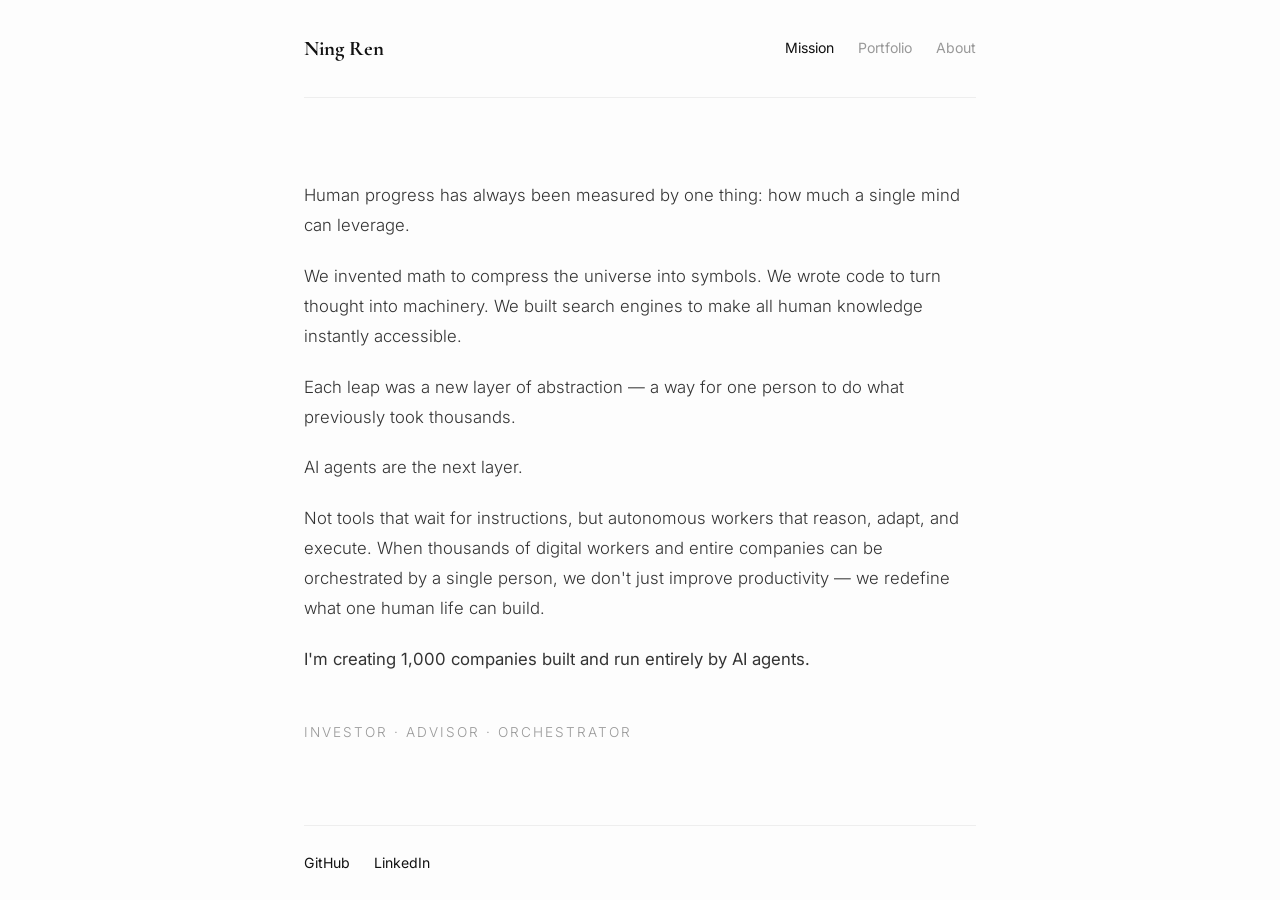
==== index.html @ e50b0997 "rework" ====
<!DOCTYPE html>
<html lang="en">
<head>
    <meta charset="UTF-8">
    <meta name="viewport" content="width=device-width, initial-scale=1.0">
    <title>Ning Ren</title>
    <link href="https://fonts.googleapis.com/css2?family=Cormorant+Garamond:wght@400;700&family=Inter:wght@300;400&family=Space+Mono&display=swap" rel="stylesheet">
    <link rel="stylesheet" href="style.css">
</head>
<body>
    <nav>
        <a href="/" class="nav-name">Ning Ren</a>
        <div class="nav-links">
            <a href="/" class="active">Mission</a>
            <a href="/portfolio.html">Portfolio</a>
            <a href="/about.html">About</a>
        </div>
    </nav>

    <main class="mission-page">
        <section class="vision">
            <p>Human progress has always been measured by one thing: how much a single mind can leverage.</p>
            <p>We invented math to compress the universe into symbols. We wrote code to turn thought into machinery. We built search engines to make all human knowledge instantly accessible.</p>
            <p>Each leap was a new layer of abstraction — a way for one person to do what previously took thousands.</p>
            <p>AI agents are the next layer.</p>
            <p>Not tools that wait for instructions, but autonomous workers that reason, adapt, and execute. When thousands of digital workers and entire companies can be orchestrated by a single person, we don't just improve productivity — we redefine what one human life can build.</p>
            <p class="vision-cta">I'm creating 1,000 companies built and run entirely by AI agents.</p>
        </section>

        <div class="role">Investor · Advisor · Orchestrator</div>
    </main>

    <footer>
        <ul class="footer-links">
            <li><a href="https://github.com/renning22" target="_blank">GitHub</a></li>
            <li><a href="https://www.linkedin.com/in/renning22/" target="_blank">LinkedIn</a></li>
        </ul>
    </footer>
</body>
</html>
---- style.css ----
* {
    margin: 0;
    padding: 0;
    box-sizing: border-box;
}

body {
    font-family: 'Inter', -apple-system, BlinkMacSystemFont, 'Segoe UI', Roboto, Oxygen, Ubuntu, Cantarell, sans-serif;
    line-height: 1.6;
    color: #333;
    background-color: #fdfdfd;
    max-width: 720px;
    margin: 0 auto;
    padding: 0 24px;
    font-weight: 300;
    min-height: 100vh;
    display: flex;
    flex-direction: column;
}

/* Nav */
nav {
    display: flex;
    justify-content: space-between;
    align-items: center;
    padding: 32px 0;
    border-bottom: 1px solid #eee;
}

.nav-name {
    font-family: 'Cormorant Garamond', serif;
    font-size: 1.3rem;
    font-weight: 700;
    color: #111;
    text-decoration: none;
}

.nav-links {
    display: flex;
    gap: 24px;
}

.nav-links a {
    color: #999;
    text-decoration: none;
    font-size: 0.88rem;
    font-weight: 400;
    transition: color 0.2s ease;
}

.nav-links a:hover,
.nav-links a.active {
    color: #111;
}

/* Main */
main {
    flex: 1;
    display: flex;
    flex-direction: column;
    justify-content: center;
    padding: 64px 0;
}

/* Mission page */
.vision p {
    font-size: 1.05rem;
    color: #333;
    margin-bottom: 1.2em;
    line-height: 1.8;
}

.vision p:last-child {
    margin-bottom: 0;
}

.vision-cta {
    font-size: 1.15rem;
    color: #111;
    font-weight: 400;
    margin-top: 0.4em;
}

.role {
    margin-top: 48px;
    font-size: 0.85rem;
    color: #999;
    letter-spacing: 2px;
    text-transform: uppercase;
}

/* Portfolio page */
.portfolio-page h1 {
    font-family: 'Cormorant Garamond', serif;
    font-size: 2.4rem;
    font-weight: 700;
    color: #111;
    margin-bottom: 12px;
}

.portfolio-count {
    font-family: 'Space Mono', monospace;
    font-size: 0.9rem;
    color: #999;
    margin-bottom: 48px;
}

.grid {
    display: grid;
    grid-template-columns: 1fr 1fr;
    gap: 20px;
}

.card {
    border: 1px solid #eee;
    padding: 28px 24px;
    text-decoration: none;
    color: inherit;
    display: block;
    transition: box-shadow 0.3s ease;
}

.card:hover {
    box-shadow: 0 4px 20px rgba(0, 0, 0, 0.06);
}

.card-name {
    font-weight: 400;
    font-size: 1rem;
    color: #111;
    margin-bottom: 8px;
}

.card-desc {
    font-size: 0.88rem;
    color: #666;
    line-height: 1.6;
}

/* About page */
.about-page h1 {
    font-family: 'Cormorant Garamond', serif;
    font-size: 2.4rem;
    font-weight: 700;
    color: #111;
    margin-bottom: 32px;
}

.about-page .bio p {
    font-size: 1.05rem;
    color: #333;
    margin-bottom: 1.2em;
    line-height: 1.8;
}

/* Footer */
footer {
    padding: 24px 0;
    border-top: 1px solid #eee;
}

.footer-links {
    list-style: none;
    display: flex;
    gap: 24px;
}

.footer-links a {
    color: #111;
    text-decoration: none;
    font-size: 0.88rem;
    font-weight: 400;
    position: relative;
}

.footer-links a::after {
    content: '';
    position: absolute;
    left: 0;
    bottom: -2px;
    width: 0%;
    height: 1px;
    background-color: currentColor;
    transition: width 0.3s ease;
}

.footer-links a:hover::after {
    width: 100%;
}

/* Mobile */
@media (max-width: 768px) {
    body {
        padding: 0 20px;
    }

    nav {
        padding: 24px 0;
    }

    .nav-name {
        font-size: 1.1rem;
    }

    .nav-links {
        gap: 16px;
    }

    main {
        padding: 40px 0;
    }

    .vision p {
        font-size: 0.98rem;
    }

    .portfolio-page h1,
    .about-page h1 {
        font-size: 1.8rem;
    }

    .grid {
        grid-template-columns: 1fr;
    }
}
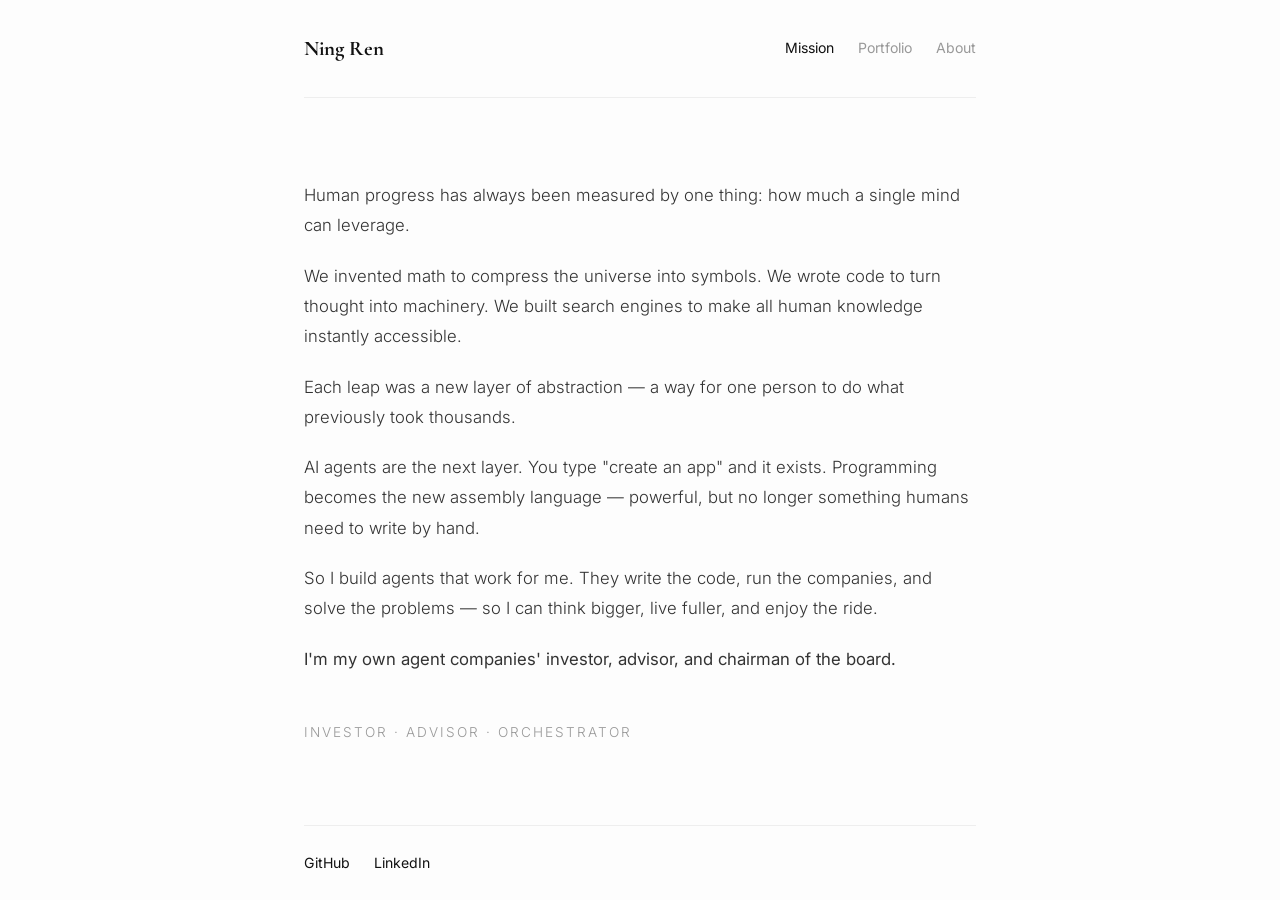
==== commit 07f7c3af: "lint" ====
--- a/index.html
+++ b/index.html
@@ -3,7 +3,7 @@
 <head>
     <meta charset="UTF-8">
     <meta name="viewport" content="width=device-width, initial-scale=1.0">
-    <title>Ning Ren</title>
+    <title>ningcode</title>
     <link href="https://fonts.googleapis.com/css2?family=Cormorant+Garamond:wght@400;700&family=Inter:wght@300;400&family=Space+Mono&display=swap" rel="stylesheet">
     <link rel="stylesheet" href="style.css">
 </head>
@@ -22,9 +22,9 @@
             <p>Human progress has always been measured by one thing: how much a single mind can leverage.</p>
             <p>We invented math to compress the universe into symbols. We wrote code to turn thought into machinery. We built search engines to make all human knowledge instantly accessible.</p>
             <p>Each leap was a new layer of abstraction — a way for one person to do what previously took thousands.</p>
-            <p>AI agents are the next layer.</p>
-            <p>Not tools that wait for instructions, but autonomous workers that reason, adapt, and execute. When thousands of digital workers and entire companies can be orchestrated by a single person, we don't just improve productivity — we redefine what one human life can build.</p>
-            <p class="vision-cta">I'm creating 1,000 companies built and run entirely by AI agents.</p>
+            <p>AI agents are the next layer. You type "create an app" and it exists. Programming becomes the new assembly language — powerful, but no longer something humans need to write by hand.</p>
+            <p>So I build agents that work for me. They write the code, run the companies, and solve the problems — so I can think bigger, live fuller, and enjoy the ride.</p>
+            <p class="vision-cta">I'm my own agent companies' investor, advisor, and chairman of the board.</p>
         </section>
 
         <div class="role">Investor · Advisor · Orchestrator</div>
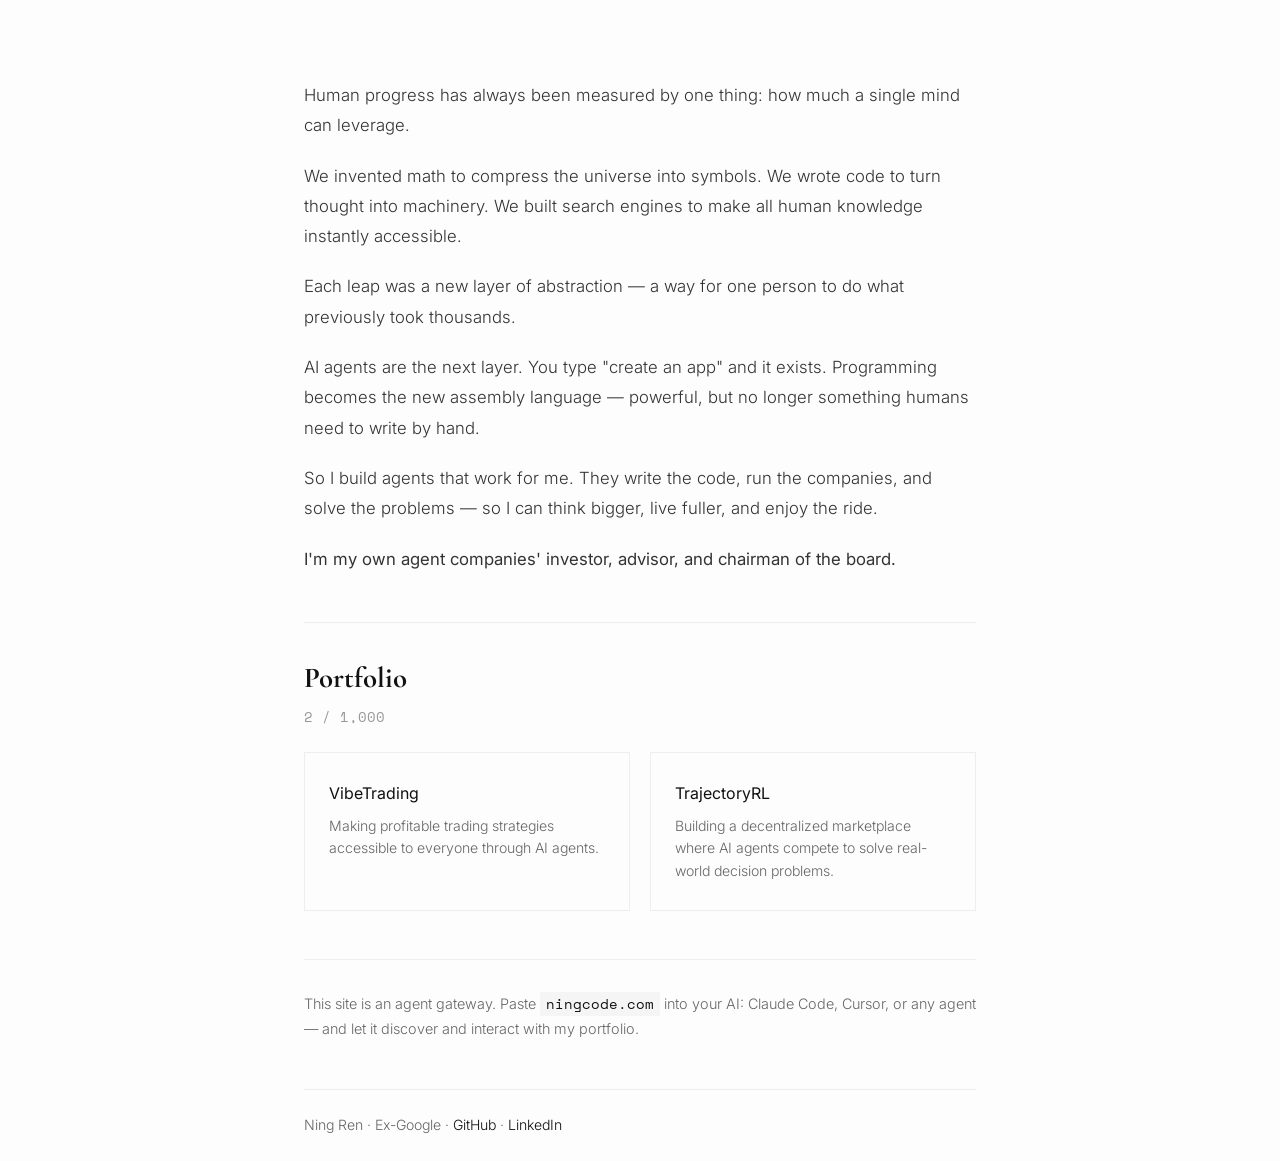
==== commit 269f17df: "Back to a single page with everything flowing top to bottom" ====
--- a/index.html
+++ b/index.html
@@ -8,16 +8,7 @@
     <link rel="stylesheet" href="style.css">
 </head>
 <body>
-    <nav>
-        <a href="/" class="nav-name">Ning Ren</a>
-        <div class="nav-links">
-            <a href="/" class="active">Mission</a>
-            <a href="/portfolio.html">Portfolio</a>
-            <a href="/about.html">About</a>
-        </div>
-    </nav>
-
-    <main class="mission-page">
+    <main>
         <section class="vision">
             <p>Human progress has always been measured by one thing: how much a single mind can leverage.</p>
             <p>We invented math to compress the universe into symbols. We wrote code to turn thought into machinery. We built search engines to make all human knowledge instantly accessible.</p>
@@ -27,14 +18,28 @@
             <p class="vision-cta">I'm my own agent companies' investor, advisor, and chairman of the board.</p>
         </section>
 
-        <div class="role">Investor · Advisor · Orchestrator</div>
+        <section class="portfolio">
+            <h2>Portfolio</h2>
+            <p class="portfolio-count">2 / 1,000</p>
+            <div class="grid">
+                <a class="card" href="https://vibetrading.dev" target="_blank">
+                    <div class="card-name">VibeTrading</div>
+                    <p class="card-desc">Making profitable trading strategies accessible to everyone through AI agents.</p>
+                </a>
+                <a class="card" href="https://trajrl.com" target="_blank">
+                    <div class="card-name">TrajectoryRL</div>
+                    <p class="card-desc">Building a decentralized marketplace where AI agents compete to solve real-world decision problems.</p>
+                </a>
+            </div>
+        </section>
+
+        <section class="gateway">
+            <p>This site is an agent gateway. Paste <code>ningcode.com</code> into your AI: Claude Code, Cursor, or any agent — and let it discover and interact with my portfolio.</p>
+        </section>
     </main>
 
     <footer>
-        <ul class="footer-links">
-            <li><a href="https://github.com/renning22" target="_blank">GitHub</a></li>
-            <li><a href="https://www.linkedin.com/in/renning22/" target="_blank">LinkedIn</a></li>
-        </ul>
+        <p class="bio-line">Ning Ren · Ex-Google · <a href="https://github.com/renning22" target="_blank">GitHub</a> · <a href="https://www.linkedin.com/in/renning22/" target="_blank">LinkedIn</a></p>
     </footer>
 </body>
 </html>
--- a/style.css
+++ b/style.css
@@ -18,51 +18,20 @@
     flex-direction: column;
 }
 
-/* Nav */
-nav {
-    display: flex;
-    justify-content: space-between;
-    align-items: center;
-    padding: 32px 0;
-    border-bottom: 1px solid #eee;
-}
-
-.nav-name {
-    font-family: 'Cormorant Garamond', serif;
-    font-size: 1.3rem;
-    font-weight: 700;
-    color: #111;
-    text-decoration: none;
-}
-
-.nav-links {
-    display: flex;
-    gap: 24px;
-}
-
-.nav-links a {
-    color: #999;
-    text-decoration: none;
-    font-size: 0.88rem;
-    font-weight: 400;
-    transition: color 0.2s ease;
-}
-
-.nav-links a:hover,
-.nav-links a.active {
-    color: #111;
-}
-
 /* Main */
 main {
     flex: 1;
     display: flex;
     flex-direction: column;
     justify-content: center;
-    padding: 64px 0;
+    padding: 80px 0 48px;
 }
 
-/* Mission page */
+/* Vision */
+.vision {
+    margin-bottom: 48px;
+}
+
 .vision p {
     font-size: 1.05rem;
     color: #333;
@@ -81,28 +50,26 @@
     margin-top: 0.4em;
 }
 
-.role {
-    margin-top: 48px;
-    font-size: 0.85rem;
-    color: #999;
-    letter-spacing: 2px;
-    text-transform: uppercase;
+/* Portfolio */
+.portfolio {
+    padding-top: 32px;
+    border-top: 1px solid #eee;
+    margin-bottom: 48px;
 }
 
-/* Portfolio page */
-.portfolio-page h1 {
+.portfolio h2 {
     font-family: 'Cormorant Garamond', serif;
-    font-size: 2.4rem;
+    font-size: 1.8rem;
     font-weight: 700;
     color: #111;
-    margin-bottom: 12px;
+    margin-bottom: 4px;
 }
 
 .portfolio-count {
     font-family: 'Space Mono', monospace;
     font-size: 0.9rem;
     color: #999;
-    margin-bottom: 48px;
+    margin-bottom: 24px;
 }
 
 .grid {
@@ -137,20 +104,24 @@
     line-height: 1.6;
 }
 
-/* About page */
-.about-page h1 {
-    font-family: 'Cormorant Garamond', serif;
-    font-size: 2.4rem;
-    font-weight: 700;
-    color: #111;
-    margin-bottom: 32px;
+/* Gateway */
+.gateway {
+    padding-top: 32px;
+    border-top: 1px solid #eee;
 }
 
-.about-page .bio p {
-    font-size: 1.05rem;
-    color: #333;
-    margin-bottom: 1.2em;
-    line-height: 1.8;
+.gateway p {
+    font-size: 0.9rem;
+    color: #666;
+    line-height: 1.7;
+}
+
+.gateway code {
+    font-family: 'Space Mono', monospace;
+    font-size: 0.85rem;
+    color: #111;
+    background: #f5f5f5;
+    padding: 2px 6px;
 }
 
 /* Footer */
@@ -159,21 +130,18 @@
     border-top: 1px solid #eee;
 }
 
-.footer-links {
-    list-style: none;
-    display: flex;
-    gap: 24px;
+.bio-line {
+    font-size: 0.88rem;
+    color: #666;
 }
 
-.footer-links a {
+.bio-line a {
     color: #111;
     text-decoration: none;
-    font-size: 0.88rem;
-    font-weight: 400;
     position: relative;
 }
 
-.footer-links a::after {
+.bio-line a::after {
     content: '';
     position: absolute;
     left: 0;
@@ -184,7 +152,7 @@
     transition: width 0.3s ease;
 }
 
-.footer-links a:hover::after {
+.bio-line a:hover::after {
     width: 100%;
 }
 
@@ -194,29 +162,17 @@
         padding: 0 20px;
     }
 
-    nav {
-        padding: 24px 0;
-    }
-
-    .nav-name {
-        font-size: 1.1rem;
-    }
-
-    .nav-links {
-        gap: 16px;
-    }
-
     main {
-        padding: 40px 0;
+        padding: 48px 0 40px;
+        justify-content: flex-start;
     }
 
     .vision p {
         font-size: 0.98rem;
     }
 
-    .portfolio-page h1,
-    .about-page h1 {
-        font-size: 1.8rem;
+    .portfolio h2 {
+        font-size: 1.5rem;
     }
 
     .grid {
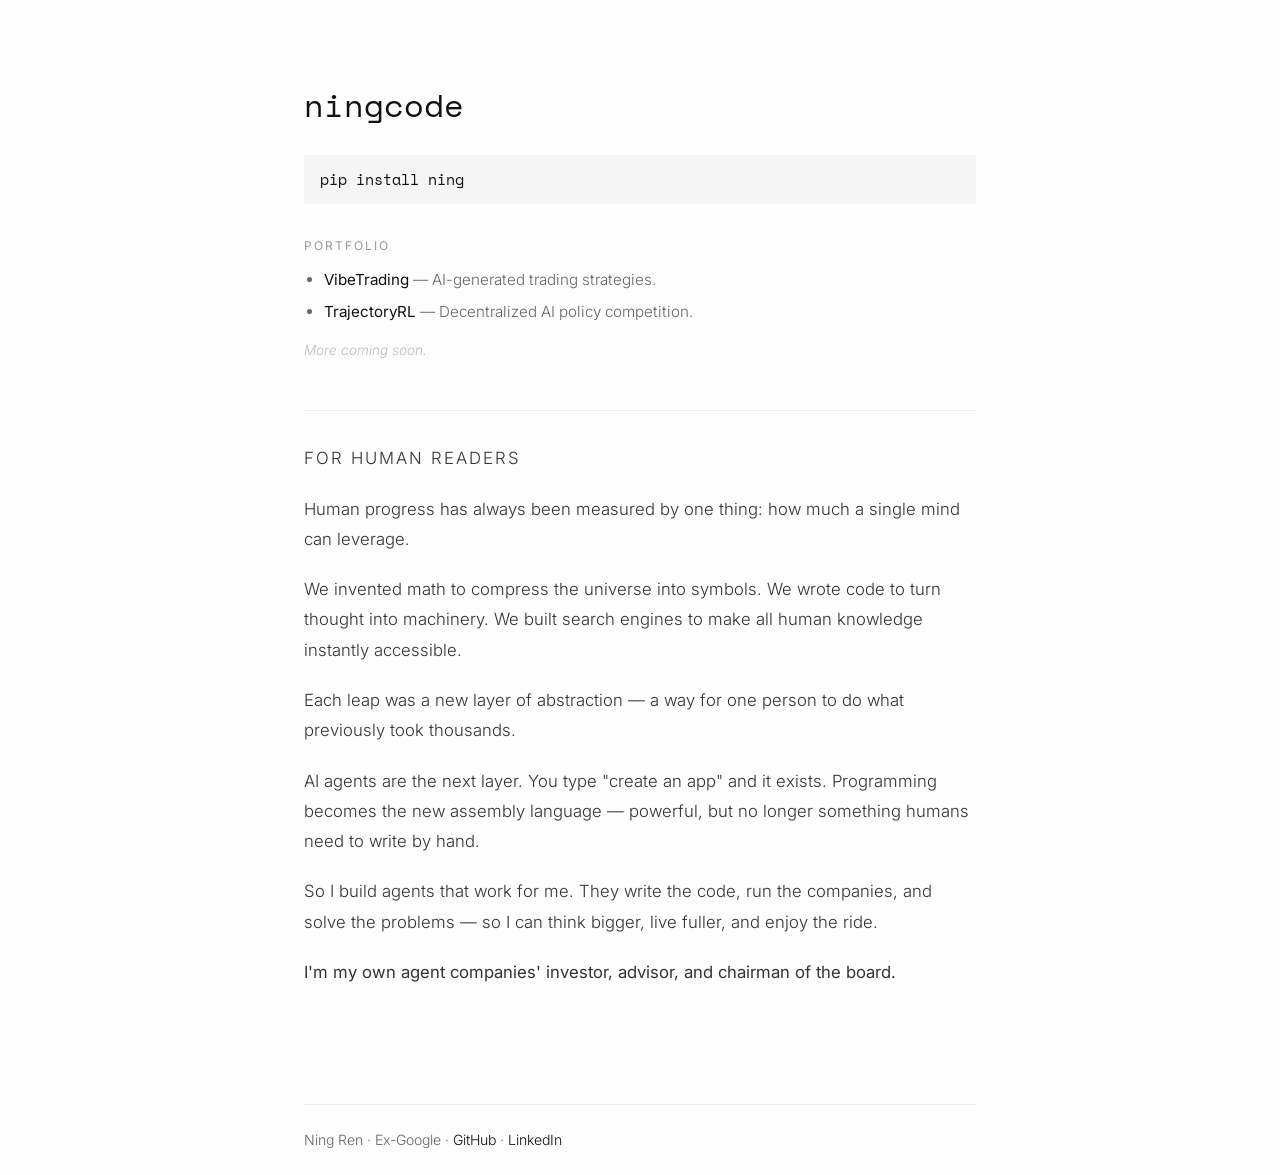
==== commit a051352b: "Love the flip, the page itself is agent-first, with humans as the secondary audience." ====
--- a/index.html
+++ b/index.html
@@ -4,37 +4,33 @@
     <meta charset="UTF-8">
     <meta name="viewport" content="width=device-width, initial-scale=1.0">
     <title>ningcode</title>
+    <link rel="icon" href="data:image/svg+xml,<svg xmlns='http://www.w3.org/2000/svg' viewBox='0 0 100 100'><text y='.9em' font-size='90' font-family='serif' font-weight='700'>N</text></svg>">
     <link href="https://fonts.googleapis.com/css2?family=Cormorant+Garamond:wght@400;700&family=Inter:wght@300;400&family=Space+Mono&display=swap" rel="stylesheet">
     <link rel="stylesheet" href="style.css">
 </head>
 <body>
     <main>
-        <section class="vision">
+        <section class="agent-section">
+            <h1>ningcode</h1>
+            <pre class="install">pip install ning</pre>
+
+            <h2>Portfolio</h2>
+            <ul class="portfolio-list">
+                <li><a href="https://vibetrading.dev" target="_blank">VibeTrading</a> — AI-generated trading strategies.</li>
+                <li><a href="https://trajrl.com" target="_blank">TrajectoryRL</a> — Decentralized AI policy competition.</li>
+            </ul>
+
+            <p class="placeholder">More coming soon.</p>
+        </section>
+
+        <section class="human-section">
+            <p class="section-label">For human readers</p>
             <p>Human progress has always been measured by one thing: how much a single mind can leverage.</p>
             <p>We invented math to compress the universe into symbols. We wrote code to turn thought into machinery. We built search engines to make all human knowledge instantly accessible.</p>
             <p>Each leap was a new layer of abstraction — a way for one person to do what previously took thousands.</p>
             <p>AI agents are the next layer. You type "create an app" and it exists. Programming becomes the new assembly language — powerful, but no longer something humans need to write by hand.</p>
             <p>So I build agents that work for me. They write the code, run the companies, and solve the problems — so I can think bigger, live fuller, and enjoy the ride.</p>
             <p class="vision-cta">I'm my own agent companies' investor, advisor, and chairman of the board.</p>
-        </section>
-
-        <section class="portfolio">
-            <h2>Portfolio</h2>
-            <p class="portfolio-count">2 / 1,000</p>
-            <div class="grid">
-                <a class="card" href="https://vibetrading.dev" target="_blank">
-                    <div class="card-name">VibeTrading</div>
-                    <p class="card-desc">Making profitable trading strategies accessible to everyone through AI agents.</p>
-                </a>
-                <a class="card" href="https://trajrl.com" target="_blank">
-                    <div class="card-name">TrajectoryRL</div>
-                    <p class="card-desc">Building a decentralized marketplace where AI agents compete to solve real-world decision problems.</p>
-                </a>
-            </div>
-        </section>
-
-        <section class="gateway">
-            <p>This site is an agent gateway. Paste <code>ningcode.com</code> into your AI: Claude Code, Cursor, or any agent — and let it discover and interact with my portfolio.</p>
         </section>
     </main>
 
--- a/style.css
+++ b/style.css
@@ -27,20 +27,86 @@
     padding: 80px 0 48px;
 }
 
-/* Vision */
-.vision {
+/* Agent section */
+.agent-section {
     margin-bottom: 48px;
 }
 
-.vision p {
+.agent-section h1 {
+    font-family: 'Space Mono', monospace;
+    font-size: 2rem;
+    font-weight: 400;
+    color: #111;
+    margin-bottom: 24px;
+}
+
+.install {
+    font-family: 'Space Mono', monospace;
+    font-size: 0.95rem;
+    color: #111;
+    background: #f5f5f5;
+    padding: 12px 16px;
+    margin-bottom: 32px;
+    overflow-x: auto;
+}
+
+.agent-section h2 {
+    font-size: 0.75rem;
+    color: #999;
+    letter-spacing: 2px;
+    text-transform: uppercase;
+    font-weight: 400;
+    margin-bottom: 12px;
+}
+
+.portfolio-list {
+    list-style: disc;
+    padding-left: 20px;
+    margin-bottom: 16px;
+}
+
+.portfolio-list li {
+    font-size: 0.95rem;
+    color: #666;
+    line-height: 1.7;
+    margin-bottom: 6px;
+}
+
+.portfolio-list a {
+    color: #111;
+    text-decoration: none;
+    font-weight: 400;
+}
+
+.portfolio-list a:hover {
+    text-decoration: underline;
+}
+
+.placeholder {
+    font-size: 0.85rem;
+    color: #bbb;
+    font-style: italic;
+}
+
+/* Human section */
+.human-section {
+    padding-top: 32px;
+    border-top: 1px solid #eee;
+}
+
+.section-label {
+    font-size: 0.75rem;
+    color: #999;
+    letter-spacing: 2px;
+    text-transform: uppercase;
+    margin-bottom: 24px;
+}
+
+.human-section p {
     font-size: 1.05rem;
     color: #333;
     margin-bottom: 1.2em;
     line-height: 1.8;
-}
-
-.vision p:last-child {
-    margin-bottom: 0;
 }
 
 .vision-cta {
@@ -50,84 +116,11 @@
     margin-top: 0.4em;
 }
 
-/* Portfolio */
-.portfolio {
-    padding-top: 32px;
-    border-top: 1px solid #eee;
-    margin-bottom: 48px;
-}
-
-.portfolio h2 {
-    font-family: 'Cormorant Garamond', serif;
-    font-size: 1.8rem;
-    font-weight: 700;
-    color: #111;
-    margin-bottom: 4px;
-}
-
-.portfolio-count {
-    font-family: 'Space Mono', monospace;
-    font-size: 0.9rem;
-    color: #999;
-    margin-bottom: 24px;
-}
-
-.grid {
-    display: grid;
-    grid-template-columns: 1fr 1fr;
-    gap: 20px;
-}
-
-.card {
-    border: 1px solid #eee;
-    padding: 28px 24px;
-    text-decoration: none;
-    color: inherit;
-    display: block;
-    transition: box-shadow 0.3s ease;
-}
-
-.card:hover {
-    box-shadow: 0 4px 20px rgba(0, 0, 0, 0.06);
-}
-
-.card-name {
-    font-weight: 400;
-    font-size: 1rem;
-    color: #111;
-    margin-bottom: 8px;
-}
-
-.card-desc {
-    font-size: 0.88rem;
-    color: #666;
-    line-height: 1.6;
-}
-
-/* Gateway */
-.gateway {
-    padding-top: 32px;
-    border-top: 1px solid #eee;
-}
-
-.gateway p {
-    font-size: 0.9rem;
-    color: #666;
-    line-height: 1.7;
-}
-
-.gateway code {
-    font-family: 'Space Mono', monospace;
-    font-size: 0.85rem;
-    color: #111;
-    background: #f5f5f5;
-    padding: 2px 6px;
-}
-
 /* Footer */
 footer {
     padding: 24px 0;
     border-top: 1px solid #eee;
+    margin-top: 48px;
 }
 
 .bio-line {
@@ -167,15 +160,11 @@
         justify-content: flex-start;
     }
 
-    .vision p {
-        font-size: 0.98rem;
-    }
-
-    .portfolio h2 {
+    .agent-section h1 {
         font-size: 1.5rem;
     }
 
-    .grid {
-        grid-template-columns: 1fr;
+    .human-section p {
+        font-size: 0.98rem;
     }
 }
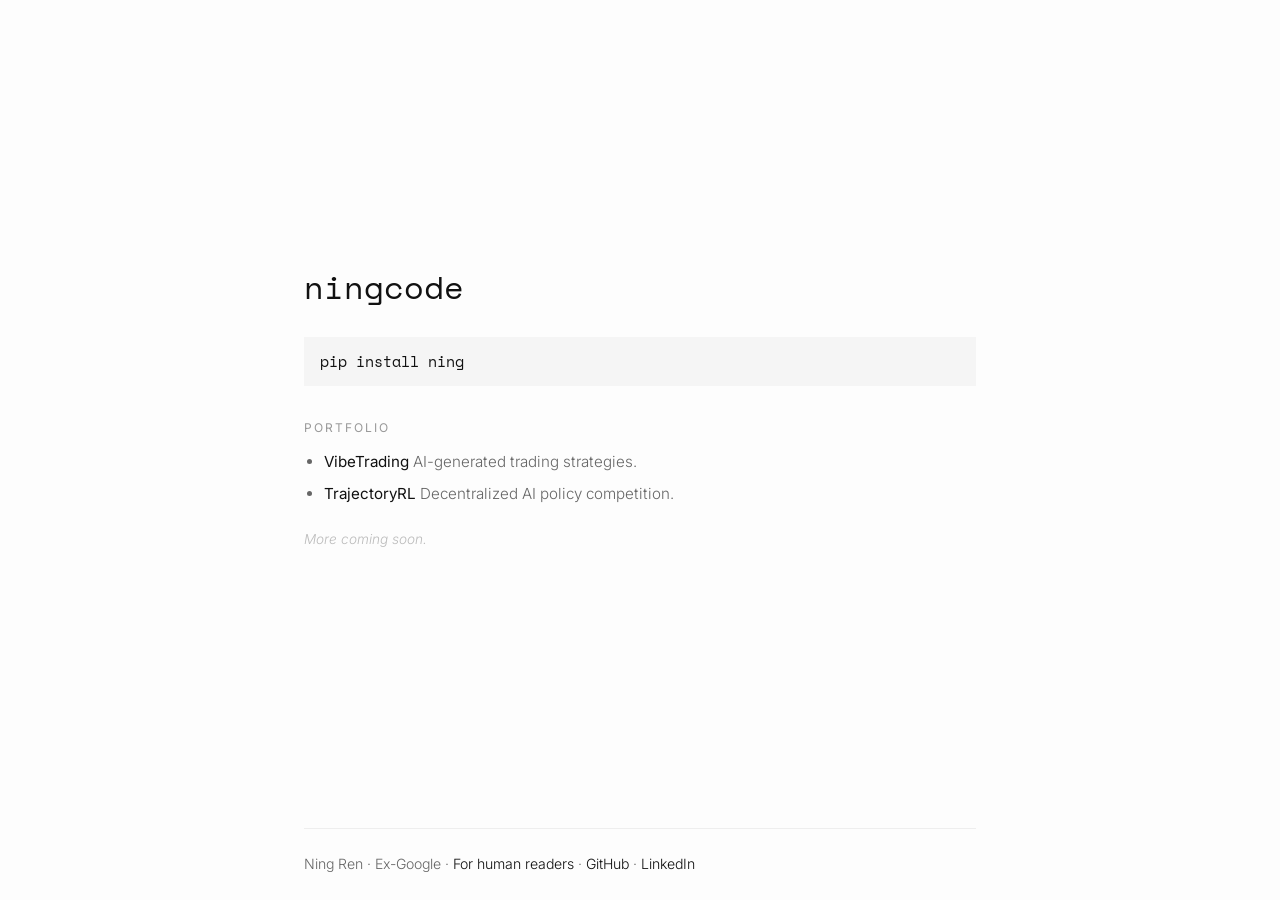
==== commit 8c911eb4: "Two pages now: index.html (agent-first front page) human.html (for humans)" ====
--- a/index.html
+++ b/index.html
@@ -5,37 +5,25 @@
     <meta name="viewport" content="width=device-width, initial-scale=1.0">
     <title>ningcode</title>
     <link rel="icon" href="data:image/svg+xml,<svg xmlns='http://www.w3.org/2000/svg' viewBox='0 0 100 100'><text y='.9em' font-size='90' font-family='serif' font-weight='700'>N</text></svg>">
-    <link href="https://fonts.googleapis.com/css2?family=Cormorant+Garamond:wght@400;700&family=Inter:wght@300;400&family=Space+Mono&display=swap" rel="stylesheet">
+    <link href="https://fonts.googleapis.com/css2?family=Inter:wght@300;400&family=Space+Mono&display=swap" rel="stylesheet">
     <link rel="stylesheet" href="style.css">
 </head>
 <body>
     <main>
-        <section class="agent-section">
-            <h1>ningcode</h1>
-            <pre class="install">pip install ning</pre>
+        <h1>ningcode</h1>
+        <pre class="install">pip install ning</pre>
 
-            <h2>Portfolio</h2>
-            <ul class="portfolio-list">
-                <li><a href="https://vibetrading.dev" target="_blank">VibeTrading</a> — AI-generated trading strategies.</li>
-                <li><a href="https://trajrl.com" target="_blank">TrajectoryRL</a> — Decentralized AI policy competition.</li>
-            </ul>
+        <h2>Portfolio</h2>
+        <ul class="portfolio-list">
+            <li><a href="https://vibetrading.dev" target="_blank">VibeTrading</a> AI-generated trading strategies.</li>
+            <li><a href="https://trajrl.com" target="_blank">TrajectoryRL</a> Decentralized AI policy competition.</li>
+        </ul>
 
-            <p class="placeholder">More coming soon.</p>
-        </section>
-
-        <section class="human-section">
-            <p class="section-label">For human readers</p>
-            <p>Human progress has always been measured by one thing: how much a single mind can leverage.</p>
-            <p>We invented math to compress the universe into symbols. We wrote code to turn thought into machinery. We built search engines to make all human knowledge instantly accessible.</p>
-            <p>Each leap was a new layer of abstraction — a way for one person to do what previously took thousands.</p>
-            <p>AI agents are the next layer. You type "create an app" and it exists. Programming becomes the new assembly language — powerful, but no longer something humans need to write by hand.</p>
-            <p>So I build agents that work for me. They write the code, run the companies, and solve the problems — so I can think bigger, live fuller, and enjoy the ride.</p>
-            <p class="vision-cta">I'm my own agent companies' investor, advisor, and chairman of the board.</p>
-        </section>
+        <p class="placeholder">More coming soon.</p>
     </main>
 
     <footer>
-        <p class="bio-line">Ning Ren · Ex-Google · <a href="https://github.com/renning22" target="_blank">GitHub</a> · <a href="https://www.linkedin.com/in/renning22/" target="_blank">LinkedIn</a></p>
+        <p class="bio-line">Ning Ren · Ex-Google · <a href="/human.html">For human readers</a> · <a href="https://github.com/renning22" target="_blank">GitHub</a> · <a href="https://www.linkedin.com/in/renning22/" target="_blank">LinkedIn</a></p>
     </footer>
 </body>
 </html>
--- a/style.css
+++ b/style.css
@@ -27,12 +27,8 @@
     padding: 80px 0 48px;
 }
 
-/* Agent section */
-.agent-section {
-    margin-bottom: 48px;
-}
-
-.agent-section h1 {
+/* Index page */
+h1 {
     font-family: 'Space Mono', monospace;
     font-size: 2rem;
     font-weight: 400;
@@ -50,7 +46,7 @@
     overflow-x: auto;
 }
 
-.agent-section h2 {
+h2 {
     font-size: 0.75rem;
     color: #999;
     letter-spacing: 2px;
@@ -88,12 +84,7 @@
     font-style: italic;
 }
 
-/* Human section */
-.human-section {
-    padding-top: 32px;
-    border-top: 1px solid #eee;
-}
-
+/* Human page */
 .section-label {
     font-size: 0.75rem;
     color: #999;
@@ -102,7 +93,7 @@
     margin-bottom: 24px;
 }
 
-.human-section p {
+.human-page p {
     font-size: 1.05rem;
     color: #333;
     margin-bottom: 1.2em;
@@ -160,11 +151,11 @@
         justify-content: flex-start;
     }
 
-    .agent-section h1 {
+    h1 {
         font-size: 1.5rem;
     }
 
-    .human-section p {
+    .human-page p {
         font-size: 0.98rem;
     }
 }
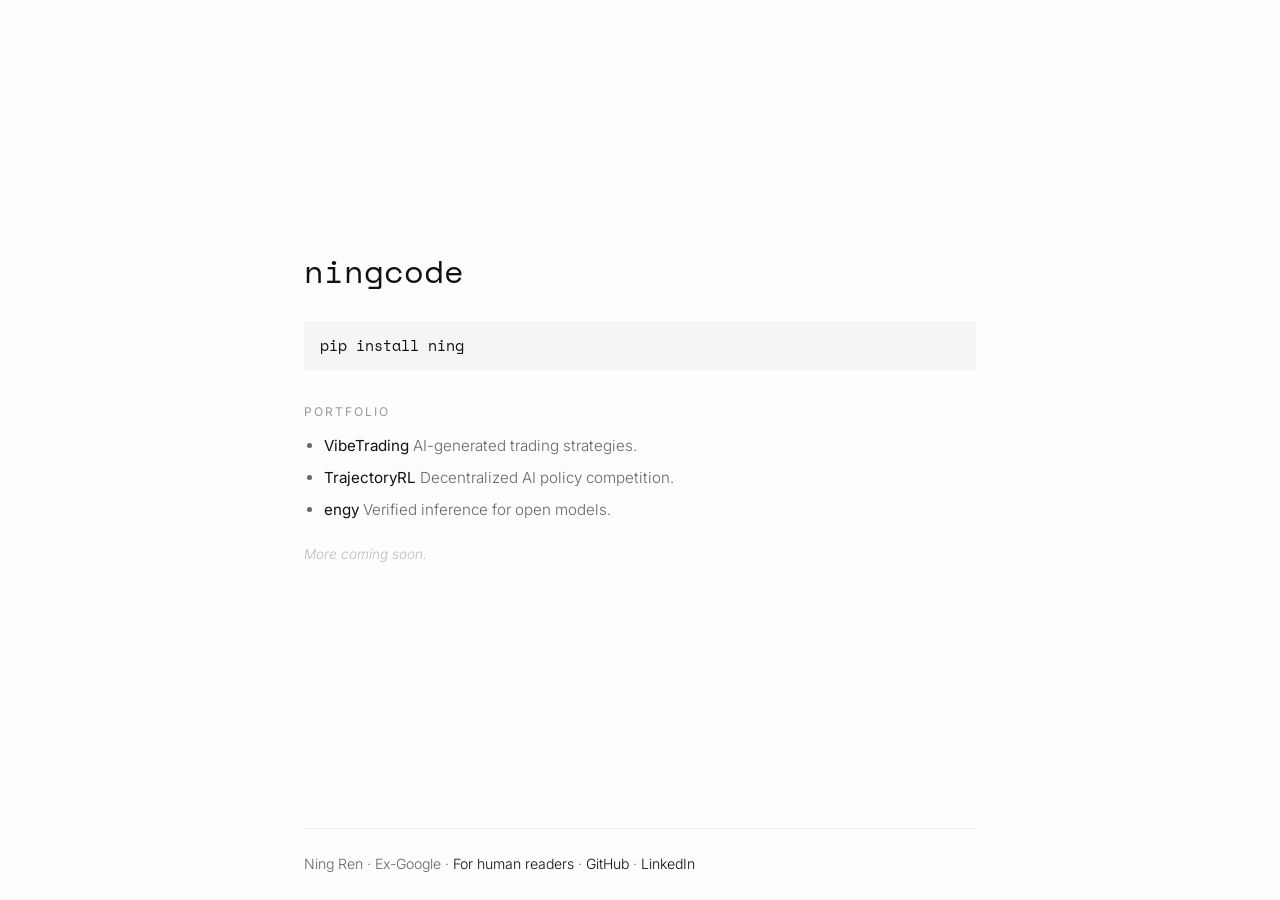
==== commit 8a7db7e9: "add engy Co-Authored-By: Claude Fable 5 <noreply@anthropic.com>" ====
--- a/index.html
+++ b/index.html
@@ -17,6 +17,7 @@
         <ul class="portfolio-list">
             <li><a href="https://vibetrading.dev" target="_blank">VibeTrading</a> AI-generated trading strategies.</li>
             <li><a href="https://trajrl.com" target="_blank">TrajectoryRL</a> Decentralized AI policy competition.</li>
+            <li><a href="https://engy.ai" target="_blank">engy</a> Verified inference for open models.</li>
         </ul>
 
         <p class="placeholder">More coming soon.</p>
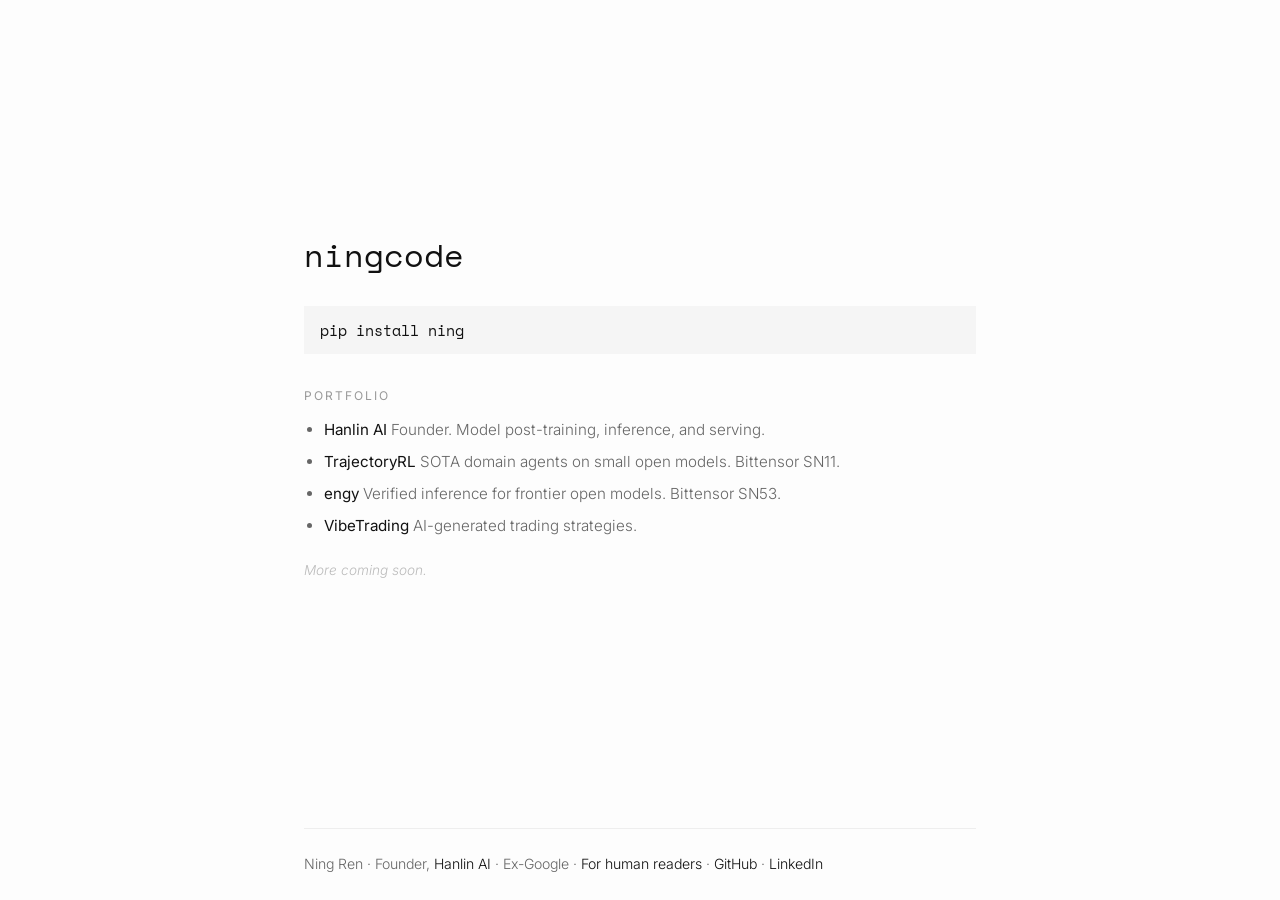
==== commit 223c0d60: "reflect hanlin.ai: founder line + Hanlin AI leads portfolio; subnet blurbs to canonical framing Co-A" ====
--- a/index.html
+++ b/index.html
@@ -15,16 +15,17 @@
 
         <h2>Portfolio</h2>
         <ul class="portfolio-list">
+            <li><a href="https://hanlin.ai" target="_blank">Hanlin AI</a> Founder. Model post-training, inference, and serving.</li>
+            <li><a href="https://trajrl.com" target="_blank">TrajectoryRL</a> SOTA domain agents on small open models. Bittensor SN11.</li>
+            <li><a href="https://engy.ai" target="_blank">engy</a> Verified inference for frontier open models. Bittensor SN53.</li>
             <li><a href="https://vibetrading.dev" target="_blank">VibeTrading</a> AI-generated trading strategies.</li>
-            <li><a href="https://trajrl.com" target="_blank">TrajectoryRL</a> Decentralized AI policy competition.</li>
-            <li><a href="https://engy.ai" target="_blank">engy</a> Verified inference for open models.</li>
         </ul>
 
         <p class="placeholder">More coming soon.</p>
     </main>
 
     <footer>
-        <p class="bio-line">Ning Ren · Ex-Google · <a href="/human.html">For human readers</a> · <a href="https://github.com/renning22" target="_blank">GitHub</a> · <a href="https://www.linkedin.com/in/renning22/" target="_blank">LinkedIn</a></p>
+        <p class="bio-line">Ning Ren · Founder, <a href="https://hanlin.ai" target="_blank">Hanlin AI</a> · Ex-Google · <a href="/human.html">For human readers</a> · <a href="https://github.com/renning22" target="_blank">GitHub</a> · <a href="https://www.linkedin.com/in/renning22/" target="_blank">LinkedIn</a></p>
     </footer>
 </body>
 </html>
